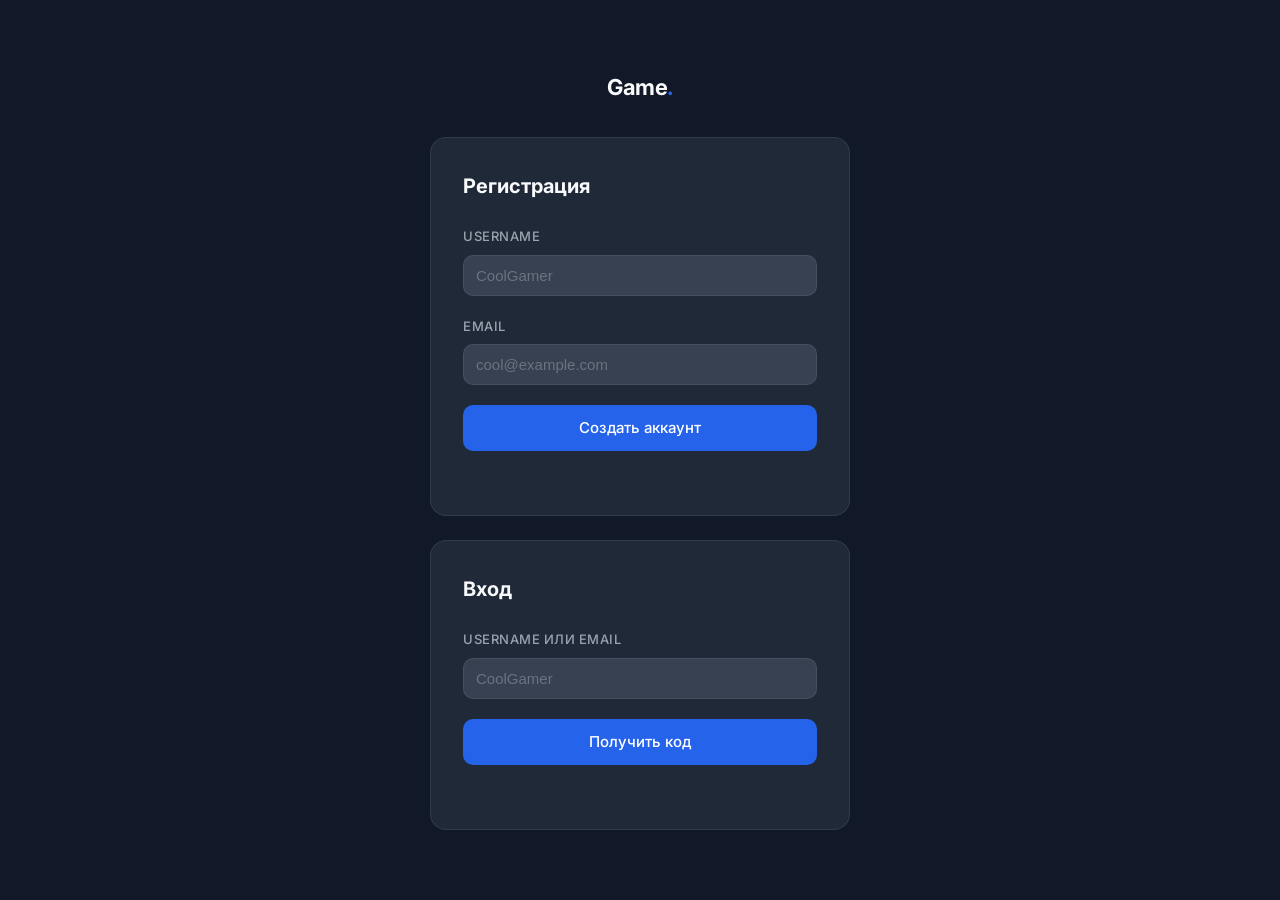
==== front/auth.html @ 0094b820 "feat: add frontend — auth, leaderboard, profile pages + styles and config" ====
<!DOCTYPE html>
<html lang="ru">
<head>
  <meta charset="UTF-8">
  <meta name="viewport" content="width=device-width, initial-scale=1.0">
  <title>Вход — Game</title>
  <link rel="preconnect" href="https://fonts.googleapis.com">
  <link rel="preconnect" href="https://fonts.gstatic.com" crossorigin>
  <link href="https://fonts.googleapis.com/css2?family=Inter:wght@400;500;700&display=swap" rel="stylesheet">
  <link rel="stylesheet" href="./css/style.css">
  <style>
    body {
      display: flex;
      flex-direction: column;
      justify-content: center;
      align-items: center;
      padding: var(--space-6);
    }

    .auth-wrap {
      width: 100%;
      max-width: 420px;
      display: flex;
      flex-direction: column;
      gap: var(--space-6);
    }

    .auth-logo {
      text-align: center;
      font-size: 22px;
      font-weight: 700;
      letter-spacing: -0.5px;
      color: var(--text);
      margin-bottom: var(--space-2);
    }

    .auth-logo span { color: var(--accent); }

    .divider {
      height: 1px;
      background: var(--border);
      margin: var(--space-2) 0;
    }
  </style>
</head>
<body>

  <div class="auth-wrap">

    <div class="auth-logo">Game<span>.</span></div>

    <!-- Регистрация -->
    <div class="card">
      <div class="card__title">Регистрация</div>

      <div class="form-group">
        <label class="form-label" for="regUsername">Username</label>
        <input class="form-input" type="text" id="regUsername" placeholder="CoolGamer" autocomplete="username">
      </div>

      <div class="form-group">
        <label class="form-label" for="regEmail">Email</label>
        <input class="form-input" type="email" id="regEmail" placeholder="cool@example.com" autocomplete="email">
      </div>

      <button class="btn btn--primary" id="registerBtn">Создать аккаунт</button>
      <div class="msg" id="registerMsg"></div>
    </div>

    <!-- Вход -->
    <div class="card">
      <div class="card__title">Вход</div>

      <div class="form-group">
        <label class="form-label" for="loginInput">Username или Email</label>
        <input class="form-input" type="text" id="loginInput" placeholder="CoolGamer" autocomplete="username">
      </div>

      <button class="btn btn--primary" id="sendCodeBtn">Получить код</button>
      <div class="msg" id="loginMsg"></div>

      <div id="codeSection" class="hidden">
        <div class="divider" style="margin: var(--space-6) 0;"></div>

        <div class="form-group">
          <label class="form-label" for="codeInput">Код из письма</label>
          <input class="form-input" type="text" id="codeInput" placeholder="123456" maxlength="6" autocomplete="one-time-code">
        </div>

        <button class="btn btn--ghost" id="verifyBtn">Войти</button>
        <div class="msg" id="verifyMsg"></div>
      </div>
    </div>

  </div>

  <script src="./config.js"></script>
  <script src="./js/auth.js"></script>
</body>
</html>
---- front/css/style.css ----
/* ========================
   Переменные (токены)
======================== */
:root {
  --bg:          #111827;
  --surface:     #1f2937;
  --surface-2:   #374151;
  --border:      rgba(255, 255, 255, 0.08);

  --text:        #f9fafb;
  --text-muted:  #9ca3af;
  --text-faint:  #6b7280;

  --accent:      #2563eb;
  --accent-hover:#1d4ed8;
  --success:     #4ade80;
  --error:       #f87171;
  --warning:     #fbbf24;

  --radius-sm:   6px;
  --radius-md:   10px;
  --radius-lg:   16px;

  --space-1: 4px;
  --space-2: 8px;
  --space-3: 12px;
  --space-4: 16px;
  --space-5: 20px;
  --space-6: 24px;
  --space-8: 32px;
  --space-10: 40px;
  --space-12: 48px;

  --font: 'Inter', 'Segoe UI', Arial, sans-serif;

  --transition: 160ms cubic-bezier(0.16, 1, 0.3, 1);
}

/* ========================
   Сброс и база
======================== */
*, *::before, *::after {
  box-sizing: border-box;
  margin: 0;
  padding: 0;
}

html {
  scroll-behavior: smooth;
  -webkit-font-smoothing: antialiased;
}

body {
  background: var(--bg);
  color: var(--text);
  font-family: var(--font);
  font-size: 16px;
  line-height: 1.6;
  min-height: 100dvh;
}

img { display: block; max-width: 100%; }
button { cursor: pointer; font: inherit; }
input, button, select, textarea { color: inherit; }

/* ========================
   Навигация
======================== */
.navbar {
  display: flex;
  align-items: center;
  justify-content: space-between;
  padding: var(--space-4) var(--space-8);
  background: var(--surface);
  border-bottom: 1px solid var(--border);
  position: sticky;
  top: 0;
  z-index: 100;
}

.navbar__logo {
  font-size: 18px;
  font-weight: 700;
  color: var(--text);
  text-decoration: none;
  letter-spacing: -0.3px;
}

.navbar__links {
  display: flex;
  gap: var(--space-4);
  list-style: none;
}

.navbar__links a {
  color: var(--text-muted);
  text-decoration: none;
  font-size: 14px;
  padding: var(--space-2) var(--space-3);
  border-radius: var(--radius-sm);
  transition: color var(--transition), background var(--transition);
}

.navbar__links a:hover,
.navbar__links a.active {
  color: var(--text);
  background: var(--surface-2);
}

.navbar__user {
  font-size: 14px;
  color: var(--text-muted);
}

.navbar__user span {
  color: var(--accent);
  font-weight: 500;
}

/* ========================
   Контейнер
======================== */
.container {
  width: 100%;
  max-width: 960px;
  margin-inline: auto;
  padding-inline: var(--space-6);
}

.container--narrow {
  max-width: 440px;
}

/* ========================
   Кнопки
======================== */
.btn {
  display: inline-flex;
  align-items: center;
  justify-content: center;
  gap: var(--space-2);
  width: 100%;
  padding: 11px var(--space-4);
  border: none;
  border-radius: var(--radius-md);
  font-size: 15px;
  font-weight: 500;
  transition: background var(--transition), opacity var(--transition), transform var(--transition);
  user-select: none;
}

.btn:active { transform: scale(0.98); }

.btn:disabled {
  opacity: 0.5;
  cursor: not-allowed;
  transform: none;
}

.btn--primary {
  background: var(--accent);
  color: #fff;
}
.btn--primary:hover:not(:disabled) {
  background: var(--accent-hover);
}

.btn--ghost {
  background: var(--surface-2);
  color: var(--text);
}
.btn--ghost:hover:not(:disabled) {
  background: rgba(255,255,255,0.1);
}

/* ========================
   Форма / инпуты
======================== */
.form-group {
  display: flex;
  flex-direction: column;
  gap: var(--space-2);
  margin-bottom: var(--space-5);
}

.form-label {
  font-size: 13px;
  font-weight: 500;
  color: var(--text-muted);
  text-transform: uppercase;
  letter-spacing: 0.5px;
}

.form-input {
  width: 100%;
  padding: 11px var(--space-3);
  background: var(--surface-2);
  border: 1px solid var(--border);
  border-radius: var(--radius-md);
  color: var(--text);
  font-size: 15px;
  transition: border-color var(--transition), box-shadow var(--transition);
}

.form-input::placeholder { color: var(--text-faint); }

.form-input:focus {
  outline: none;
  border-color: var(--accent);
  box-shadow: 0 0 0 3px rgba(37, 99, 235, 0.2);
}

/* ========================
   Сообщения
======================== */
.msg {
  font-size: 14px;
  margin-top: var(--space-3);
  min-height: 20px;
  transition: opacity var(--transition);
}
.msg--error   { color: var(--error); }
.msg--success { color: var(--success); }

/* ========================
   Карточка
======================== */
.card {
  background: var(--surface);
  border: 1px solid var(--border);
  border-radius: var(--radius-lg);
  padding: var(--space-8);
}

.card__title {
  font-size: 20px;
  font-weight: 700;
  margin-bottom: var(--space-6);
  color: var(--text);
}

/* ========================
   Таблица (лидерборд)
======================== */
.table-wrap {
  overflow-x: auto;
  border-radius: var(--radius-lg);
  border: 1px solid var(--border);
}

table {
  width: 100%;
  border-collapse: collapse;
  font-size: 14px;
}

thead th {
  padding: var(--space-3) var(--space-4);
  text-align: left;
  font-size: 12px;
  font-weight: 600;
  text-transform: uppercase;
  letter-spacing: 0.5px;
  color: var(--text-muted);
  background: var(--surface);
  border-bottom: 1px solid var(--border);
}

tbody tr {
  border-bottom: 1px solid var(--border);
  transition: background var(--transition);
}

tbody tr:last-child { border-bottom: none; }
tbody tr:hover { background: rgba(255,255,255,0.03); }

tbody td {
  padding: var(--space-3) var(--space-4);
  color: var(--text);
}

tbody tr.is-me td {
  background: rgba(37, 99, 235, 0.08);
}

tbody tr.is-me td:first-child {
  border-left: 3px solid var(--accent);
  padding-left: calc(var(--space-4) - 3px);
}

.rank-1 { color: #fbbf24; font-weight: 700; }
.rank-2 { color: #9ca3af; font-weight: 600; }
.rank-3 { color: #b45309; font-weight: 600; }

/* ========================
   Скелетон-лоадер
======================== */
@keyframes shimmer {
  0%   { background-position: -200% 0; }
  100% { background-position:  200% 0; }
}

.skeleton {
  background: linear-gradient(
    90deg,
    var(--surface-2) 25%,
    rgba(255,255,255,0.06) 50%,
    var(--surface-2) 75%
  );
  background-size: 200% 100%;
  animation: shimmer 1.5s ease-in-out infinite;
  border-radius: var(--radius-sm);
}

.skeleton-row td {
  padding: var(--space-3) var(--space-4);
}

.skeleton-cell {
  height: 14px;
  border-radius: var(--radius-sm);
}

/* ========================
   Страница-обёртка
======================== */
.page {
  padding: var(--space-10) 0;
}

.page__title {
  font-size: 24px;
  font-weight: 700;
  margin-bottom: var(--space-2);
}

.page__subtitle {
  font-size: 15px;
  color: var(--text-muted);
  margin-bottom: var(--space-8);
}

/* ========================
   Утилиты
======================== */
.text-muted  { color: var(--text-muted); }
.text-faint  { color: var(--text-faint); }
.text-accent { color: var(--accent); }
.text-success{ color: var(--success); }
.text-error  { color: var(--error); }
.font-mono   { font-family: 'Courier New', monospace; font-size: 13px; }

.hidden { display: none !important; }

/* ========================
   Адаптив
======================== */
@media (max-width: 600px) {
  .navbar {
    padding: var(--space-3) var(--space-4);
  }

  .navbar__links {
    gap: var(--space-2);
  }

  .container {
    padding-inline: var(--space-4);
  }

  .card {
    padding: var(--space-6);
  }
}
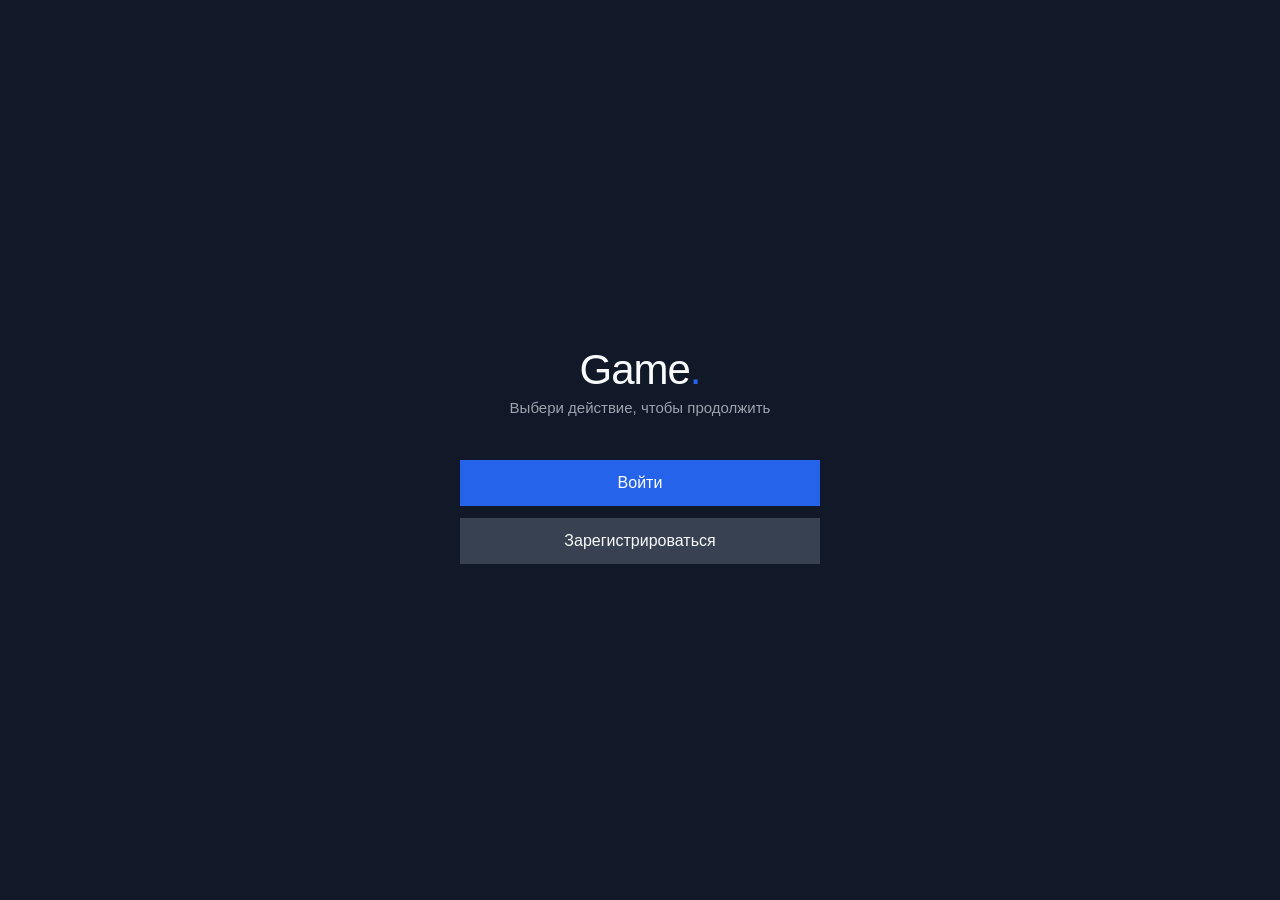
==== commit 62376426: "feat: redesign auth page — landing screen with modals instead of two cards" ====
--- a/front/auth.html
+++ b/front/auth.html
@@ -4,72 +4,159 @@
   <meta charset="UTF-8">
   <meta name="viewport" content="width=device-width, initial-scale=1.0">
   <title>Вход — Game</title>
-  <link rel="preconnect" href="https://fonts.googleapis.com">
-  <link rel="preconnect" href="https://fonts.gstatic.com" crossorigin>
-  <link href="https://fonts.googleapis.com/css2?family=Inter:wght@400;500;700&display=swap" rel="stylesheet">
   <link rel="stylesheet" href="./css/style.css">
   <style>
+    /* === Стартовый экран === */
     body {
       display: flex;
       flex-direction: column;
       justify-content: center;
       align-items: center;
+      min-height: 100dvh;
       padding: var(--space-6);
     }
 
-    .auth-wrap {
+    .auth-landing {
+      display: flex;
+      flex-direction: column;
+      align-items: center;
+      gap: var(--space-10);
+      width: 100%;
+      max-width: 360px;
+      text-align: center;
+    }
+
+    .auth-logo {
+      font-family: var(--font-display);
+      font-size: 42px;
+      color: var(--text);
+      letter-spacing: -1px;
+    }
+    .auth-logo span { color: var(--accent); }
+
+    .auth-tagline {
+      font-size: 15px;
+      color: var(--text-muted);
+      margin-top: calc(var(--space-2) * -1);
+    }
+
+    .auth-actions {
+      display: flex;
+      flex-direction: column;
+      gap: var(--space-3);
+      width: 100%;
+    }
+
+    .auth-actions .btn {
+      font-family: var(--font-body);
+      font-size: 16px;
+      padding: 14px var(--space-4);
+    }
+
+    /* === Модальное окно === */
+    .modal-overlay {
+      position: fixed;
+      inset: 0;
+      background: rgba(0, 0, 0, 0.65);
+      display: flex;
+      align-items: center;
+      justify-content: center;
+      padding: var(--space-6);
+      z-index: 200;
+      opacity: 0;
+      pointer-events: none;
+      transition: opacity 200ms ease;
+    }
+
+    .modal-overlay.is-open {
+      opacity: 1;
+      pointer-events: all;
+    }
+
+    .modal {
+      background: var(--surface);
+      border: 1px solid var(--border);
       width: 100%;
       max-width: 420px;
-      display: flex;
-      flex-direction: column;
-      gap: var(--space-6);
-    }
-
-    .auth-logo {
+      padding: var(--space-8);
+      position: relative;
+      transform: translateY(12px);
+      transition: transform 200ms ease;
+    }
+
+    .modal-overlay.is-open .modal {
+      transform: translateY(0);
+    }
+
+    .modal__close {
+      position: absolute;
+      top: var(--space-4);
+      right: var(--space-4);
+      background: none;
+      border: none;
+      color: var(--text-muted);
+      font-size: 20px;
+      line-height: 1;
+      cursor: pointer;
+      padding: var(--space-1);
+      transition: color var(--transition);
+    }
+    .modal__close:hover { color: var(--text); }
+
+    .modal__title {
+      font-family: var(--font-display);
+      font-size: 22px;
+      margin-bottom: var(--space-6);
+      color: var(--text);
+    }
+
+    .modal__switch {
+      margin-top: var(--space-5);
+      font-size: 13px;
+      color: var(--text-muted);
       text-align: center;
-      font-size: 22px;
-      font-weight: 700;
-      letter-spacing: -0.5px;
-      color: var(--text);
-      margin-bottom: var(--space-2);
-    }
-
-    .auth-logo span { color: var(--accent); }
+    }
+
+    .modal__switch button {
+      background: none;
+      border: none;
+      color: var(--accent);
+      font-size: 13px;
+      font-family: var(--font-body);
+      cursor: pointer;
+      padding: 0;
+      text-decoration: underline;
+      text-underline-offset: 2px;
+    }
+    .modal__switch button:hover { color: var(--accent-hover); }
 
     .divider {
       height: 1px;
       background: var(--border);
-      margin: var(--space-2) 0;
+      margin: var(--space-5) 0;
     }
   </style>
 </head>
 <body>
 
-  <div class="auth-wrap">
-
-    <div class="auth-logo">Game<span>.</span></div>
-
-    <!-- Регистрация -->
-    <div class="card">
-      <div class="card__title">Регистрация</div>
-
-      <div class="form-group">
-        <label class="form-label" for="regUsername">Username</label>
-        <input class="form-input" type="text" id="regUsername" placeholder="CoolGamer" autocomplete="username">
-      </div>
-
-      <div class="form-group">
-        <label class="form-label" for="regEmail">Email</label>
-        <input class="form-input" type="email" id="regEmail" placeholder="cool@example.com" autocomplete="email">
-      </div>
-
-      <button class="btn btn--primary" id="registerBtn">Создать аккаунт</button>
-      <div class="msg" id="registerMsg"></div>
-    </div>
-
-    <!-- Вход -->
-    <div class="card">
-      <div class="card__title">Вход</div>
+  <!-- Стартовый экран -->
+  <div class="auth-landing">
+    <div>
+      <div class="auth-logo">Game<span>.</span></div>
+      <div class="auth-tagline">Выбери действие, чтобы продолжить</div>
+    </div>
+
+    <div class="auth-actions">
+      <button class="btn btn--primary" id="openLoginBtn">Войти</button>
+      <button class="btn btn--ghost" id="openRegisterBtn">Зарегистрироваться</button>
+    </div>
+  </div>
+
+  <!-- Модальное окно: Вход -->
+  <div class="modal-overlay" id="loginModal" role="dialog" aria-modal="true" aria-label="Вход">
+    <div class="modal">
+      <button class="modal__close" id="closeLoginBtn" aria-label="Закрыть">&times;</button>
+      <div class="modal__title">Вход</div>
 
       <div class="form-group">
         <label class="form-label" for="loginInput">Username или Email</label>
@@ -80,21 +167,97 @@
       <div class="msg" id="loginMsg"></div>
 
       <div id="codeSection" class="hidden">
-        <div class="divider" style="margin: var(--space-6) 0;"></div>
-
+        <div class="divider"></div>
         <div class="form-group">
           <label class="form-label" for="codeInput">Код из письма</label>
           <input class="form-input" type="text" id="codeInput" placeholder="123456" maxlength="6" autocomplete="one-time-code">
         </div>
-
         <button class="btn btn--ghost" id="verifyBtn">Войти</button>
         <div class="msg" id="verifyMsg"></div>
       </div>
-    </div>
-
+
+      <div class="modal__switch">
+        Нет аккаунта?
+        <button id="switchToRegisterBtn">Зарегистрироваться</button>
+      </div>
+    </div>
+  </div>
+
+  <!-- Модальное окно: Регистрация -->
+  <div class="modal-overlay" id="registerModal" role="dialog" aria-modal="true" aria-label="Регистрация">
+    <div class="modal">
+      <button class="modal__close" id="closeRegisterBtn" aria-label="Закрыть">&times;</button>
+      <div class="modal__title">Регистрация</div>
+
+      <div class="form-group">
+        <label class="form-label" for="regUsername">Username</label>
+        <input class="form-input" type="text" id="regUsername" placeholder="CoolGamer" autocomplete="username">
+      </div>
+
+      <div class="form-group">
+        <label class="form-label" for="regEmail">Email</label>
+        <input class="form-input" type="email" id="regEmail" placeholder="cool@example.com" autocomplete="email">
+      </div>
+
+      <button class="btn btn--primary" id="registerBtn">Создать аккаунт</button>
+      <div class="msg" id="registerMsg"></div>
+
+      <div class="modal__switch">
+        Уже есть аккаунт?
+        <button id="switchToLoginBtn">Войти</button>
+      </div>
+    </div>
   </div>
 
   <script src="./config.js"></script>
   <script src="./js/auth.js"></script>
+  <script>
+    // === Управление модальными окнами ===
+    const loginModal    = document.getElementById('loginModal');
+    const registerModal = document.getElementById('registerModal');
+
+    function openModal(modal) {
+      modal.classList.add('is-open');
+      // Фокус на первый инпут
+      const firstInput = modal.querySelector('.form-input');
+      if (firstInput) setTimeout(() => firstInput.focus(), 220);
+    }
+
+    function closeModal(modal) {
+      modal.classList.remove('is-open');
+    }
+
+    function switchModal(from, to) {
+      closeModal(from);
+      setTimeout(() => openModal(to), 220);
+    }
+
+    // Открыть
+    document.getElementById('openLoginBtn').addEventListener('click', () => openModal(loginModal));
+    document.getElementById('openRegisterBtn').addEventListener('click', () => openModal(registerModal));
+
+    // Закрыть по крестику
+    document.getElementById('closeLoginBtn').addEventListener('click', () => closeModal(loginModal));
+    document.getElementById('closeRegisterBtn').addEventListener('click', () => closeModal(registerModal));
+
+    // Закрыть по клику на фон
+    [loginModal, registerModal].forEach(overlay => {
+      overlay.addEventListener('click', e => {
+        if (e.target === overlay) closeModal(overlay);
+      });
+    });
+
+    // Закрыть по Escape
+    document.addEventListener('keydown', e => {
+      if (e.key === 'Escape') {
+        closeModal(loginModal);
+        closeModal(registerModal);
+      }
+    });
+
+    // Переключение между модалками
+    document.getElementById('switchToRegisterBtn').addEventListener('click', () => switchModal(loginModal, registerModal));
+    document.getElementById('switchToLoginBtn').addEventListener('click', () => switchModal(registerModal, loginModal));
+  </script>
 </body>
 </html>
--- a/front/css/style.css
+++ b/front/css/style.css
@@ -1,3 +1,20 @@
+/* ========================
+   Шрифты
+======================== */
+@font-face {
+  font-family: 'uvKits';
+  src: url('../font-files/uvKits.ttf') format('truetype');
+  font-weight: normal;
+  font-display: swap;
+}
+
+@font-face {
+  font-family: 'PacMan1980';
+  src: url('../font-files/Pac-Man1980-Regular.otf') format('opentype');
+  font-weight: normal;
+  font-display: swap;
+}
+
 /* ========================
    Переменные (токены)
 ======================== */
@@ -17,9 +34,9 @@
   --error:       #f87171;
   --warning:     #fbbf24;
 
-  --radius-sm:   6px;
-  --radius-md:   10px;
-  --radius-lg:   16px;
+  --radius-sm:   0px;
+  --radius-md:   0px;
+  --radius-lg:   0px;
 
   --space-1: 4px;
   --space-2: 8px;
@@ -31,7 +48,8 @@
   --space-10: 40px;
   --space-12: 48px;
 
-  --font: 'Inter', 'Segoe UI', Arial, sans-serif;
+  --font-body:    'uvKits', 'Segoe UI', Arial, sans-serif;
+  --font-display: 'PacMan1980', 'Segoe UI', Arial, sans-serif;
 
   --transition: 160ms cubic-bezier(0.16, 1, 0.3, 1);
 }
@@ -43,6 +61,7 @@
   box-sizing: border-box;
   margin: 0;
   padding: 0;
+  border-radius: 0 !important;
 }
 
 html {
@@ -53,15 +72,24 @@
 body {
   background: var(--bg);
   color: var(--text);
-  font-family: var(--font);
+  font-family: var(--font-body);
   font-size: 16px;
   line-height: 1.6;
   min-height: 100dvh;
 }
 
 img { display: block; max-width: 100%; }
-button { cursor: pointer; font: inherit; }
-input, button, select, textarea { color: inherit; }
+button { cursor: pointer; }
+
+/* Явно прописываем шрифт для всех форм-элементов — браузеры не наследуют его автоматически */
+input, button, select, textarea, label {
+  font-family: var(--font-body);
+  color: inherit;
+}
+
+h1, h2, h3, h4, h5, h6 {
+  font-family: var(--font-display);
+}
 
 /* ========================
    Навигация
@@ -81,6 +109,7 @@
 .navbar__logo {
   font-size: 18px;
   font-weight: 700;
+  font-family: var(--font-display);
   color: var(--text);
   text-decoration: none;
   letter-spacing: -0.3px;
@@ -97,7 +126,6 @@
   text-decoration: none;
   font-size: 14px;
   padding: var(--space-2) var(--space-3);
-  border-radius: var(--radius-sm);
   transition: color var(--transition), background var(--transition);
 }
 
@@ -142,7 +170,7 @@
   width: 100%;
   padding: 11px var(--space-4);
   border: none;
-  border-radius: var(--radius-md);
+  font-family: var(--font-body);
   font-size: 15px;
   font-weight: 500;
   transition: background var(--transition), opacity var(--transition), transform var(--transition);
@@ -184,6 +212,7 @@
 }
 
 .form-label {
+  font-family: var(--font-body);
   font-size: 13px;
   font-weight: 500;
   color: var(--text-muted);
@@ -196,13 +225,16 @@
   padding: 11px var(--space-3);
   background: var(--surface-2);
   border: 1px solid var(--border);
-  border-radius: var(--radius-md);
-  color: var(--text);
+  color: var(--text);
+  font-family: var(--font-body);
   font-size: 15px;
   transition: border-color var(--transition), box-shadow var(--transition);
 }
 
-.form-input::placeholder { color: var(--text-faint); }
+.form-input::placeholder {
+  color: var(--text-faint);
+  font-family: var(--font-body);
+}
 
 .form-input:focus {
   outline: none;
@@ -228,13 +260,13 @@
 .card {
   background: var(--surface);
   border: 1px solid var(--border);
-  border-radius: var(--radius-lg);
   padding: var(--space-8);
 }
 
 .card__title {
   font-size: 20px;
   font-weight: 700;
+  font-family: var(--font-display);
   margin-bottom: var(--space-6);
   color: var(--text);
 }
@@ -244,7 +276,6 @@
 ======================== */
 .table-wrap {
   overflow-x: auto;
-  border-radius: var(--radius-lg);
   border: 1px solid var(--border);
 }
 
@@ -252,6 +283,7 @@
   width: 100%;
   border-collapse: collapse;
   font-size: 14px;
+  font-family: var(--font-body);
 }
 
 thead th {
@@ -309,7 +341,6 @@
   );
   background-size: 200% 100%;
   animation: shimmer 1.5s ease-in-out infinite;
-  border-radius: var(--radius-sm);
 }
 
 .skeleton-row td {
@@ -318,7 +349,6 @@
 
 .skeleton-cell {
   height: 14px;
-  border-radius: var(--radius-sm);
 }
 
 /* ========================
@@ -331,6 +361,7 @@
 .page__title {
   font-size: 24px;
   font-weight: 700;
+  font-family: var(--font-display);
   margin-bottom: var(--space-2);
 }
 
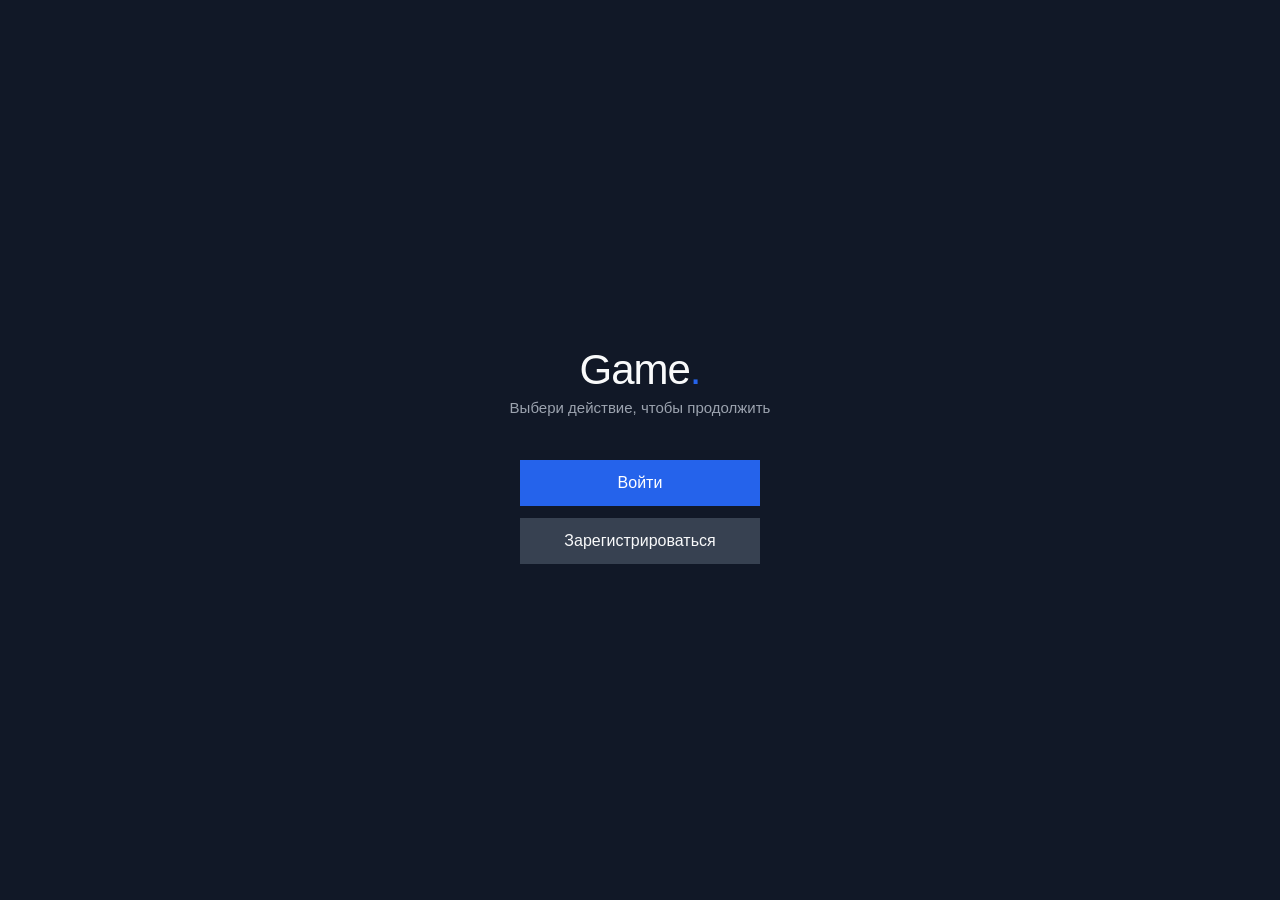
==== commit aef74eb4: "style: make auth landing buttons narrower (240px)" ====
--- a/front/auth.html
+++ b/front/auth.html
@@ -44,7 +44,7 @@
       display: flex;
       flex-direction: column;
       gap: var(--space-3);
-      width: 100%;
+      width: 240px;
     }
 
     .auth-actions .btn {
@@ -218,7 +218,6 @@
 
     function openModal(modal) {
       modal.classList.add('is-open');
-      // Фокус на первый инпут
       const firstInput = modal.querySelector('.form-input');
       if (firstInput) setTimeout(() => firstInput.focus(), 220);
     }
@@ -232,22 +231,18 @@
       setTimeout(() => openModal(to), 220);
     }
 
-    // Открыть
     document.getElementById('openLoginBtn').addEventListener('click', () => openModal(loginModal));
     document.getElementById('openRegisterBtn').addEventListener('click', () => openModal(registerModal));
 
-    // Закрыть по крестику
     document.getElementById('closeLoginBtn').addEventListener('click', () => closeModal(loginModal));
     document.getElementById('closeRegisterBtn').addEventListener('click', () => closeModal(registerModal));
 
-    // Закрыть по клику на фон
     [loginModal, registerModal].forEach(overlay => {
       overlay.addEventListener('click', e => {
         if (e.target === overlay) closeModal(overlay);
       });
     });
 
-    // Закрыть по Escape
     document.addEventListener('keydown', e => {
       if (e.key === 'Escape') {
         closeModal(loginModal);
@@ -255,7 +250,6 @@
       }
     });
 
-    // Переключение между модалками
     document.getElementById('switchToRegisterBtn').addEventListener('click', () => switchModal(loginModal, registerModal));
     document.getElementById('switchToLoginBtn').addEventListener('click', () => switchModal(registerModal, loginModal));
   </script>
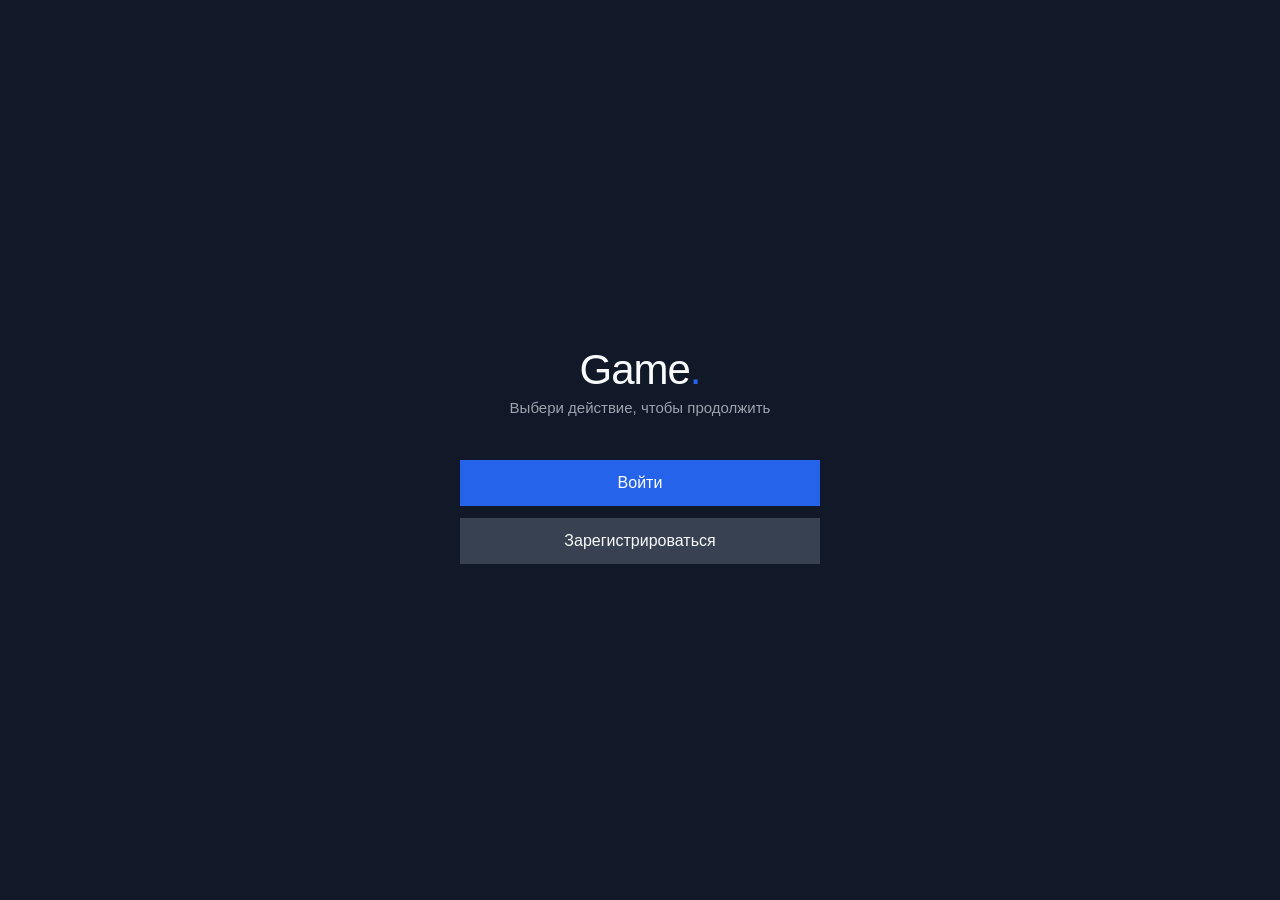
==== commit f31b250e: "revert: restore auth buttons to full width" ====
--- a/front/auth.html
+++ b/front/auth.html
@@ -44,7 +44,7 @@
       display: flex;
       flex-direction: column;
       gap: var(--space-3);
-      width: 240px;
+      width: 100%;
     }
 
     .auth-actions .btn {
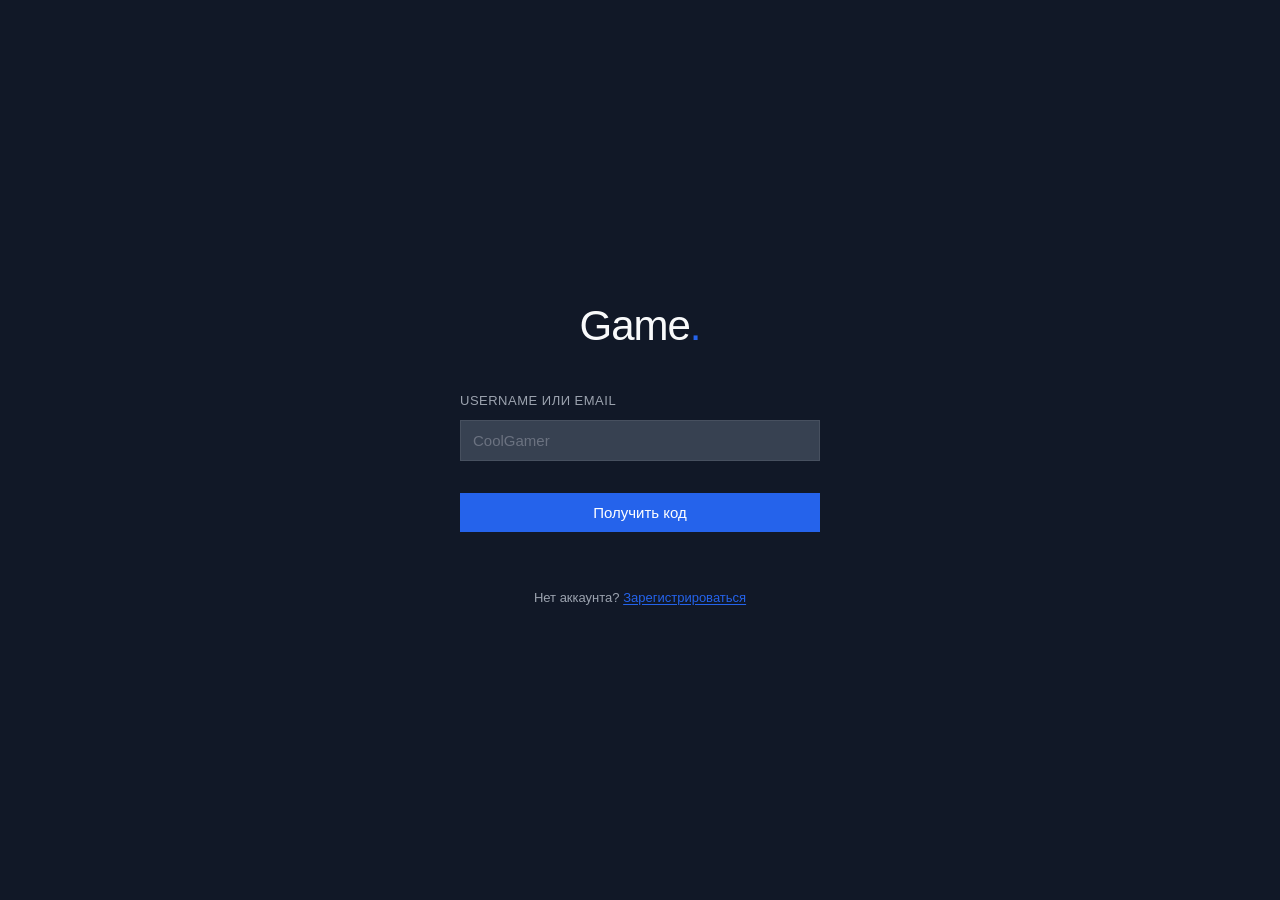
==== commit 298d75a7: "feat: login form on main screen, register in modal" ====
--- a/front/auth.html
+++ b/front/auth.html
@@ -6,7 +6,6 @@
   <title>Вход — Game</title>
   <link rel="stylesheet" href="./css/style.css">
   <style>
-    /* === Стартовый экран === */
     body {
       display: flex;
       flex-direction: column;
@@ -20,7 +19,7 @@
       display: flex;
       flex-direction: column;
       align-items: center;
-      gap: var(--space-10);
+      gap: var(--space-8);
       width: 100%;
       max-width: 360px;
       text-align: center;
@@ -34,26 +33,44 @@
     }
     .auth-logo span { color: var(--accent); }
 
-    .auth-tagline {
-      font-size: 15px;
-      color: var(--text-muted);
-      margin-top: calc(var(--space-2) * -1);
-    }
-
-    .auth-actions {
+    /* === Форма входа на основном экране === */
+    .login-form {
+      width: 100%;
       display: flex;
       flex-direction: column;
       gap: var(--space-3);
-      width: 100%;
-    }
-
-    .auth-actions .btn {
+    }
+
+    .login-form .form-group {
+      text-align: left;
+    }
+
+    .divider {
+      height: 1px;
+      background: var(--border);
+      margin: var(--space-2) 0;
+    }
+
+    .register-hint {
+      font-size: 13px;
+      color: var(--text-muted);
+      text-align: center;
+    }
+
+    .register-hint button {
+      background: none;
+      border: none;
+      color: var(--accent);
+      font-size: 13px;
       font-family: var(--font-body);
-      font-size: 16px;
-      padding: 14px var(--space-4);
-    }
-
-    /* === Модальное окно === */
+      cursor: pointer;
+      padding: 0;
+      text-decoration: underline;
+      text-underline-offset: 2px;
+    }
+    .register-hint button:hover { color: var(--accent-hover); }
+
+    /* === Модальное окно регистрации === */
     .modal-overlay {
       position: fixed;
       inset: 0;
@@ -109,55 +126,15 @@
       margin-bottom: var(--space-6);
       color: var(--text);
     }
-
-    .modal__switch {
-      margin-top: var(--space-5);
-      font-size: 13px;
-      color: var(--text-muted);
-      text-align: center;
-    }
-
-    .modal__switch button {
-      background: none;
-      border: none;
-      color: var(--accent);
-      font-size: 13px;
-      font-family: var(--font-body);
-      cursor: pointer;
-      padding: 0;
-      text-decoration: underline;
-      text-underline-offset: 2px;
-    }
-    .modal__switch button:hover { color: var(--accent-hover); }
-
-    .divider {
-      height: 1px;
-      background: var(--border);
-      margin: var(--space-5) 0;
-    }
   </style>
 </head>
 <body>
 
-  <!-- Стартовый экран -->
+  <!-- Стартовый экран: лого + форма входа -->
   <div class="auth-landing">
-    <div>
-      <div class="auth-logo">Game<span>.</span></div>
-      <div class="auth-tagline">Выбери действие, чтобы продолжить</div>
-    </div>
-
-    <div class="auth-actions">
-      <button class="btn btn--primary" id="openLoginBtn">Войти</button>
-      <button class="btn btn--ghost" id="openRegisterBtn">Зарегистрироваться</button>
-    </div>
-  </div>
-
-  <!-- Модальное окно: Вход -->
-  <div class="modal-overlay" id="loginModal" role="dialog" aria-modal="true" aria-label="Вход">
-    <div class="modal">
-      <button class="modal__close" id="closeLoginBtn" aria-label="Закрыть">&times;</button>
-      <div class="modal__title">Вход</div>
-
+    <div class="auth-logo">Game<span>.</span></div>
+
+    <div class="login-form">
       <div class="form-group">
         <label class="form-label" for="loginInput">Username или Email</label>
         <input class="form-input" type="text" id="loginInput" placeholder="CoolGamer" autocomplete="username">
@@ -176,9 +153,8 @@
         <div class="msg" id="verifyMsg"></div>
       </div>
 
-      <div class="modal__switch">
-        Нет аккаунта?
-        <button id="switchToRegisterBtn">Зарегистрироваться</button>
+      <div class="register-hint">
+        Нет аккаунта? <button id="openRegisterBtn">Зарегистрироваться</button>
       </div>
     </div>
   </div>
@@ -201,57 +177,34 @@
 
       <button class="btn btn--primary" id="registerBtn">Создать аккаунт</button>
       <div class="msg" id="registerMsg"></div>
-
-      <div class="modal__switch">
-        Уже есть аккаунт?
-        <button id="switchToLoginBtn">Войти</button>
-      </div>
     </div>
   </div>
 
   <script src="./config.js"></script>
   <script src="./js/auth.js"></script>
   <script>
-    // === Управление модальными окнами ===
-    const loginModal    = document.getElementById('loginModal');
     const registerModal = document.getElementById('registerModal');
 
-    function openModal(modal) {
-      modal.classList.add('is-open');
-      const firstInput = modal.querySelector('.form-input');
+    function openModal() {
+      registerModal.classList.add('is-open');
+      const firstInput = registerModal.querySelector('.form-input');
       if (firstInput) setTimeout(() => firstInput.focus(), 220);
     }
 
-    function closeModal(modal) {
-      modal.classList.remove('is-open');
-    }
-
-    function switchModal(from, to) {
-      closeModal(from);
-      setTimeout(() => openModal(to), 220);
-    }
-
-    document.getElementById('openLoginBtn').addEventListener('click', () => openModal(loginModal));
-    document.getElementById('openRegisterBtn').addEventListener('click', () => openModal(registerModal));
-
-    document.getElementById('closeLoginBtn').addEventListener('click', () => closeModal(loginModal));
-    document.getElementById('closeRegisterBtn').addEventListener('click', () => closeModal(registerModal));
-
-    [loginModal, registerModal].forEach(overlay => {
-      overlay.addEventListener('click', e => {
-        if (e.target === overlay) closeModal(overlay);
-      });
+    function closeModal() {
+      registerModal.classList.remove('is-open');
+    }
+
+    document.getElementById('openRegisterBtn').addEventListener('click', openModal);
+    document.getElementById('closeRegisterBtn').addEventListener('click', closeModal);
+
+    registerModal.addEventListener('click', e => {
+      if (e.target === registerModal) closeModal();
     });
 
     document.addEventListener('keydown', e => {
-      if (e.key === 'Escape') {
-        closeModal(loginModal);
-        closeModal(registerModal);
-      }
+      if (e.key === 'Escape') closeModal();
     });
-
-    document.getElementById('switchToRegisterBtn').addEventListener('click', () => switchModal(loginModal, registerModal));
-    document.getElementById('switchToLoginBtn').addEventListener('click', () => switchModal(registerModal, loginModal));
   </script>
 </body>
 </html>
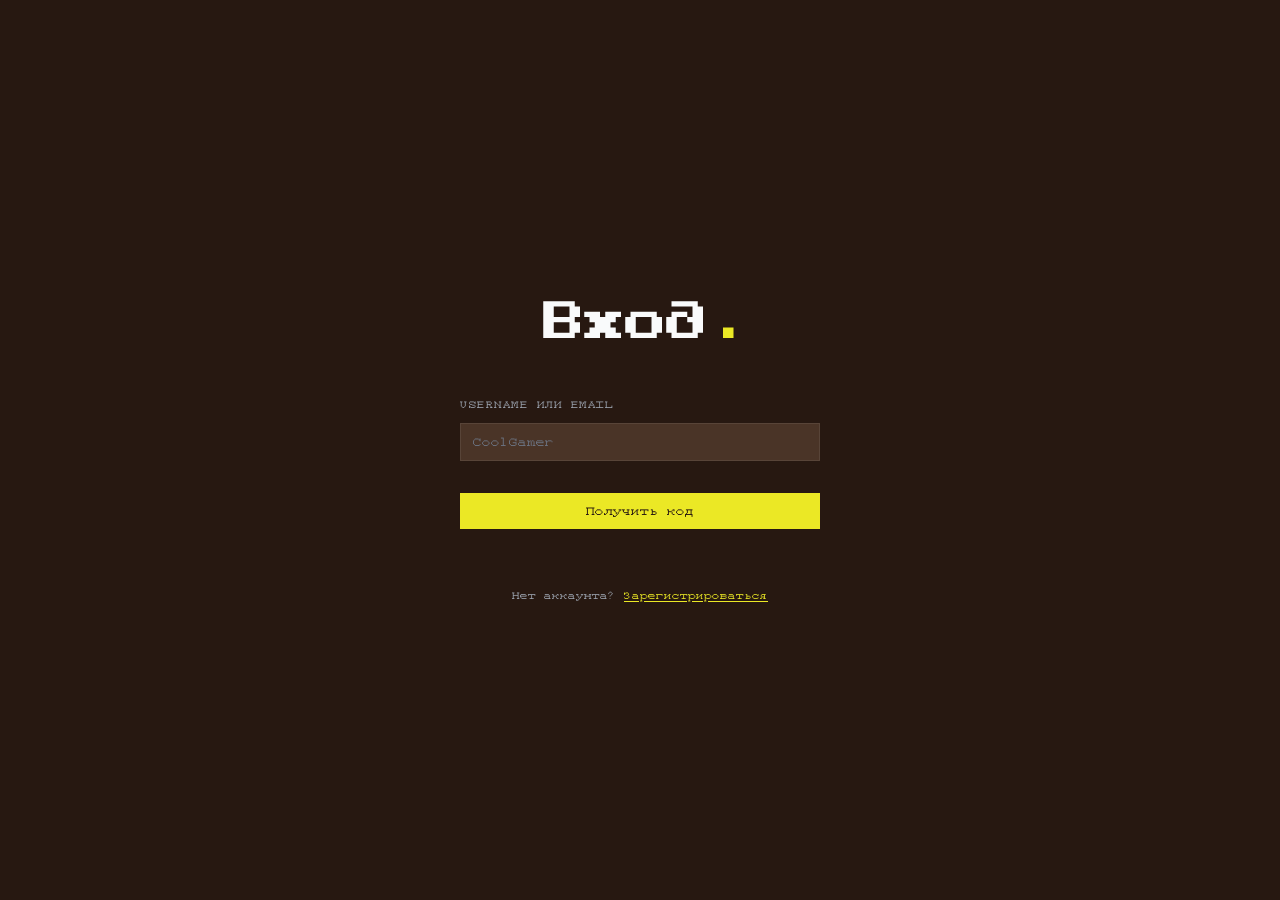
==== commit e3a4ee88: "last commit" ====
--- a/front/auth.html
+++ b/front/auth.html
@@ -3,7 +3,7 @@
 <head>
   <meta charset="UTF-8">
   <meta name="viewport" content="width=device-width, initial-scale=1.0">
-  <title>Вход — Game</title>
+  <title>Вход</title>
   <link rel="stylesheet" href="./css/style.css">
   <style>
     body {
@@ -132,7 +132,7 @@
 
   <!-- Стартовый экран: лого + форма входа -->
   <div class="auth-landing">
-    <div class="auth-logo">Game<span>.</span></div>
+    <div class="auth-logo">Вход<span>.</span></div>
 
     <div class="login-form">
       <div class="form-group">
--- a/front/css/style.css
+++ b/front/css/style.css
@@ -19,20 +19,20 @@
    Переменные (токены)
 ======================== */
 :root {
-  --bg:          #111827;
-  --surface:     #1f2937;
-  --surface-2:   #374151;
+  --bg:          #271811;
+  --surface:     #37281f;
+  --surface-2:   #4a3427; /* Изменено с сине-серого #374151 на тёплый коричневый */
   --border:      rgba(255, 255, 255, 0.08);
 
   --text:        #f9fafb;
   --text-muted:  #9ca3af;
   --text-faint:  #6b7280;
 
-  --accent:      #2563eb;
-  --accent-hover:#1d4ed8;
+  --accent:      #ebe825;
+  --accent-hover:#c4c11e; /* Изменено с оливкового на тёмно-золотой */
   --success:     #4ade80;
   --error:       #f87171;
-  --warning:     #fbbf24;
+  --warning:     hsl(43, 96%, 56%);
 
   --radius-sm:   0px;
   --radius-md:   0px;
@@ -81,7 +81,7 @@
 img { display: block; max-width: 100%; }
 button { cursor: pointer; }
 
-/* Явно прописываем шрифт для всех форм-элементов — браузеры не наследуют его автоматически */
+/* Явно прописываем шрифт для всех форм-элементов */
 input, button, select, textarea, label {
   font-family: var(--font-body);
   color: inherit;
@@ -95,54 +95,136 @@
    Навигация
 ======================== */
 .navbar {
-  display: flex;
-  align-items: center;
-  justify-content: space-between;
-  padding: var(--space-4) var(--space-8);
-  background: var(--surface);
-  border-bottom: 1px solid var(--border);
-  position: sticky;
-  top: 0;
-  z-index: 100;
+    display: flex;
+    align-items: center;
+    justify-content: space-between;
+    flex-wrap: wrap; /* ← разрешаем перенос строк */
+    gap: var(--space-3);
+    padding: var(--space-4) var(--space-8);
+    background: var(--surface);
+    border-bottom: 1px solid var(--border);
+    position: sticky;
+    top: 0;
+    z-index: 100;
 }
 
 .navbar__logo {
-  font-size: 18px;
-  font-weight: 700;
-  font-family: var(--font-display);
-  color: var(--text);
-  text-decoration: none;
-  letter-spacing: -0.3px;
+    font-size: 18px;
+    font-weight: 700;
+    font-family: var(--font-display);
+    color: var(--text);
+    text-decoration: none;
+    letter-spacing: -0.3px;
+    flex-shrink: 0; /* лого не сжимается */
 }
 
 .navbar__links {
-  display: flex;
-  gap: var(--space-4);
-  list-style: none;
-}
-
-.navbar__links a {
-  color: var(--text-muted);
-  text-decoration: none;
-  font-size: 14px;
-  padding: var(--space-2) var(--space-3);
-  transition: color var(--transition), background var(--transition);
-}
-
-.navbar__links a:hover,
-.navbar__links a.active {
-  color: var(--text);
-  background: var(--surface-2);
-}
+    display: flex;
+    flex-wrap: wrap; /* ← ссылки тоже могут переноситься */
+    gap: var(--space-2) var(--space-4);
+    list-style: none;
+    align-items: center;
+}
+
+    .navbar__links a {
+        color: var(--text-muted);
+        text-decoration: none;
+        font-size: 14px;
+        padding: var(--space-2) var(--space-3);
+        transition: color var(--transition), background var(--transition);
+        white-space: nowrap; /* ссылка не рвётся по словам */
+    }
+
+        .navbar__links a:hover,
+        .navbar__links a.active {
+            color: var(--text);
+            background: var(--surface-2);
+        }
 
 .navbar__user {
-  font-size: 14px;
-  color: var(--text-muted);
-}
-
-.navbar__user span {
-  color: var(--accent);
-  font-weight: 500;
+    font-size: 14px;
+    color: var(--text-muted);
+    flex-shrink: 0; /* юзер не сжимается */
+    white-space: nowrap;
+}
+
+    .navbar__user span {
+        color: var(--accent);
+        font-weight: 500;
+    }
+
+/* ========================
+   Адаптив навбара
+======================== */
+
+/* Планшет — плотнее отступы */
+@media (max-width: 900px) {
+    .navbar {
+        padding: var(--space-3) var(--space-5);
+        gap: var(--space-2);
+    }
+
+    .navbar__links {
+        gap: var(--space-1) var(--space-3);
+    }
+
+        .navbar__links a {
+            padding: var(--space-2);
+            font-size: 13px;
+        }
+}
+
+/* Телефон — ссылки уезжают на вторую строку, юзер справа */
+@media (max-width: 600px) {
+    .navbar {
+        padding: var(--space-3) var(--space-4);
+        gap: var(--space-2);
+    }
+
+    .navbar__logo {
+        font-size: 16px;
+    }
+
+    .navbar__links {
+        order: 3; /* ссылки — под лого и юзером */
+        width: 100%; /* на всю ширину */
+        justify-content: flex-start;
+        gap: var(--space-1);
+        padding-top: var(--space-2);
+        border-top: 1px solid var(--border);
+    }
+
+        .navbar__links a {
+            font-size: 13px;
+            padding: var(--space-1) var(--space-2);
+        }
+
+    .navbar__user {
+        font-size: 12px;
+        margin-left: auto; /* прижимает к правому краю */
+    }
+    .navbar__right {
+        display: flex;
+        align-items: center;
+        gap: var(--space-4);
+        flex-shrink: 0;
+    }
+}
+
+/* Очень узкие (старые телефоны) — ещё компактнее */
+@media (max-width: 380px) {
+    .navbar__logo {
+        font-size: 15px;
+    }
+
+    .navbar__links a {
+        font-size: 12px;
+        padding: var(--space-1);
+    }
+
+    .navbar__user {
+        font-size: 11px;
+    }
 }
 
 /* ========================
@@ -187,7 +269,7 @@
 
 .btn--primary {
   background: var(--accent);
-  color: #fff;
+  color: var(--bg); /* Изменено с #fff на тёмный цвет для читаемости на жёлтом */
 }
 .btn--primary:hover:not(:disabled) {
   background: var(--accent-hover);
@@ -239,7 +321,7 @@
 .form-input:focus {
   outline: none;
   border-color: var(--accent);
-  box-shadow: 0 0 0 3px rgba(37, 99, 235, 0.2);
+  box-shadow: 0 0 0 3px rgba(235, 232, 37, 0.2); /* Изменено с синего на жёлтый */
 }
 
 /* ========================
@@ -312,7 +394,7 @@
 }
 
 tbody tr.is-me td {
-  background: rgba(37, 99, 235, 0.08);
+  background: rgba(235, 232, 37, 0.08); /* Изменено с синего на жёлтый */
 }
 
 tbody tr.is-me td:first-child {
@@ -403,3 +485,326 @@
     padding: var(--space-6);
   }
 }
+/* ========================
+   Корзина в навбаре
+======================== */
+.cart {
+    position: relative;
+    flex-shrink: 0;
+    display: flex;
+    align-items: center;
+    gap: 15px;
+}
+
+.cart__toggle {
+    position: relative;
+    display: inline-flex;
+    align-items: center;
+    justify-content: center;
+    width: 40px;
+    height: 40px;
+    background: transparent;
+    border: 1px solid var(--border);
+    color: var(--text-muted);
+    cursor: pointer;
+    transition: color var(--transition), background var(--transition), border-color var(--transition);
+}
+
+    .cart__toggle:hover {
+        color: var(--text);
+        background: var(--surface-2);
+        border-color: var(--accent);
+    }
+
+.cart__badge {
+    position: absolute;
+    top: -6px;
+    right: -6px;
+    min-width: 18px;
+    height: 18px;
+    padding: 0 5px;
+    background: var(--accent);
+    color: var(--bg);
+    font-family: var(--font-body);
+    font-size: 11px;
+    font-weight: 700;
+    line-height: 18px;
+    text-align: center;
+    display: none;
+}
+
+    .cart__badge.is-visible {
+        display: block;
+    }
+
+/* ========================
+   Выпадающее окно корзины
+======================== */
+.cart__popup {
+    position: absolute;
+    top: calc(100% + 12px);
+    right: 0;
+    width: 380px;
+    max-width: calc(100vw - 32px);
+    background: var(--surface);
+    border: 1px solid var(--border);
+    padding: var(--space-5);
+    z-index: 200;
+    opacity: 0;
+    visibility: hidden;
+    transform: translateY(-8px);
+    transition: opacity var(--transition), transform var(--transition), visibility var(--transition);
+    box-shadow: 0 12px 32px rgba(0, 0, 0, 0.45);
+}
+
+    .cart__popup.is-open {
+        opacity: 1;
+        visibility: visible;
+        transform: translateY(0);
+    }
+
+/* Промо-плашка */
+.cart__promo {
+    display: flex;
+    align-items: center;
+    gap: var(--space-3);
+    padding: var(--space-3) var(--space-4);
+    background: rgba(235, 232, 37, 0.1); 
+    border: 1px solid rgba(235, 232, 37, 0.3); 
+    margin-bottom: var(--space-4);
+}
+
+    .cart__promo p {
+        font-size: 13px;
+        color: var(--text);
+        line-height: 1.4;
+        margin: 0;
+    }
+
+.cart__promo-icon {
+    color: var(--accent);
+    flex-shrink: 0;
+}
+
+/* Список товаров */
+.cart__items {
+    display: flex;
+    flex-direction: column;
+    gap: var(--space-3);
+    max-height: 320px;
+    overflow-y: auto;
+    margin-bottom: var(--space-4);
+    padding-right: var(--space-2);
+}
+
+.cart__item {
+    display: grid;
+    grid-template-columns: 64px 1fr auto;
+    gap: var(--space-3);
+    padding-bottom: var(--space-3);
+    border-bottom: 1px solid var(--border);
+    align-items: start;
+}
+
+    .cart__item:last-child {
+        border-bottom: none;
+        padding-bottom: 0;
+    }
+
+.cart__item-img {
+    width: 64px;
+    height: 64px;
+    object-fit: cover;
+    background: var(--surface-2);
+    border: 1px solid var(--border);
+}
+
+.cart__item-info {
+    display: flex;
+    flex-direction: column;
+    gap: 2px;
+    min-width: 0;
+}
+
+.cart__item-name {
+    font-size: 13px;
+    color: var(--text);
+    line-height: 1.3;
+    overflow: hidden;
+    text-overflow: ellipsis;
+    display: -webkit-box;
+    -webkit-line-clamp: 2;
+    -webkit-box-orient: vertical;
+}
+
+.cart__item-qty {
+    font-size: 12px;
+    color: var(--text-muted);
+}
+
+.cart__item-price {
+    font-size: 13px;
+    font-weight: 600;
+    color: var(--text);
+    white-space: nowrap;
+}
+
+.cart__item-remove {
+    background: none;
+    border: none;
+    color: var(--text-faint);
+    cursor: pointer;
+    padding: 2px;
+    display: inline-flex;
+    align-items: center;
+    justify-content: center;
+    transition: color var(--transition);
+}
+
+    .cart__item-remove:hover {
+        color: var(--error);
+    }
+
+/* Пустая корзина */
+.cart__empty {
+    text-align: center;
+    padding: var(--space-6) 0;
+    color: var(--text-muted);
+    font-size: 14px;
+}
+
+/* Футер корзины */
+.cart__footer {
+    border-top: 1px solid var(--border);
+    padding-top: var(--space-4);
+}
+
+.cart__total {
+    display: flex;
+    justify-content: space-between;
+    align-items: center;
+    font-family: var(--font-display);
+    font-size: 18px;
+    color: var(--text);
+    margin-bottom: var(--space-4);
+}
+
+/* Скрытие пустого/заполненного состояния */
+.cart__empty.is-hidden,
+.cart__footer.is-hidden,
+.cart__promo.is-hidden {
+    display: none;
+}
+
+/* ========================
+   Адаптив корзины
+======================== */
+@media (max-width: 600px) {
+    .cart__popup {
+        width: calc(100vw - 32px);
+        right: -8px;
+    }
+}
+/* ========================
+   Toast (уведомления)
+======================== */
+.toast {
+    position: fixed;
+    bottom: 24px;
+    left: 50%;
+    transform: translateX(-50%) translateY(100px);
+    padding: 14px 24px;
+    background: var(--surface);
+    border: 1px solid var(--success);
+    color: var(--text);
+    font-family: var(--font-body);
+    font-size: 14px;
+    z-index: 9999;
+    opacity: 0;
+    transition: opacity 300ms, transform 300ms;
+    box-shadow: 0 8px 32px rgba(0, 0, 0, 0.5);
+}
+
+.toast--visible {
+    opacity: 1;
+    transform: translateX(-50%) translateY(0);
+}
+.balance-badge {
+    /* Включаем флекс и выравниваем строго по центру */
+    display: inline-flex;
+    align-items: center;
+    justify-content: center;
+    /* Убираем высоту, если она была, пусть блок строится от текста */
+    height: auto;
+    /* Мягкие контролируемые отступы */
+    padding: 2px 10px;
+    font-size: 14px;
+    color: var(--text-muted);
+    /* Нижний отступ делаем минимальным, чтобы не толкать соседние элементы */
+    margin-bottom: 0;
+}
+
+    /* Сбрасываем возможные косяки отображения жирного текста */
+    .balance-badge strong {
+        display: inline;
+        margin: 0 4px; /* Четкий отступ слева и справа от числа */
+        padding: 0;
+        line-height: 1;
+    }
+/* ========================
+   Прогресс-бары (Профиль)
+======================== */
+.profile-stats {
+    display: flex;
+    flex-direction: column;
+    gap: var(--space-4);
+    margin-top: var(--space-4);
+}
+
+.progress-item {
+    display: flex;
+    flex-direction: column;
+    gap: var(--space-2);
+}
+
+.progress-item__header {
+    display: flex;
+    justify-content: space-between;
+    align-items: center;
+    font-size: 14px;
+    color: var(--text-muted);
+    font-family: var(--font-body);
+}
+
+.progress-item__value {
+    color: var(--text);
+    font-weight: 600;
+}
+
+.progress-bar {
+    width: 100%;
+    height: 10px;
+    background: var(--surface-2); /* Тёмно-коричневый фон */
+    border: 1px solid var(--border);
+    overflow: hidden;
+    position: relative;
+}
+
+.progress-bar__fill {
+    height: 100%;
+    background: var(--accent); /* Жёлтый цвет Царицыно */
+    transition: width 0.6s cubic-bezier(0.16, 1, 0.3, 1);
+}
+
+/* Варианты цветов для разных показателей */
+.progress-bar__fill--success {
+    background: var(--success); /* Зелёный для посещаемости */
+}
+
+.progress-bar__fill--warning {
+    background: var(--warning); /* Оранжевый для мероприятий */
+}
+
+.progress-bar__fill--error {
+    background: var(--error); /* Красный для пропусков */
+}
